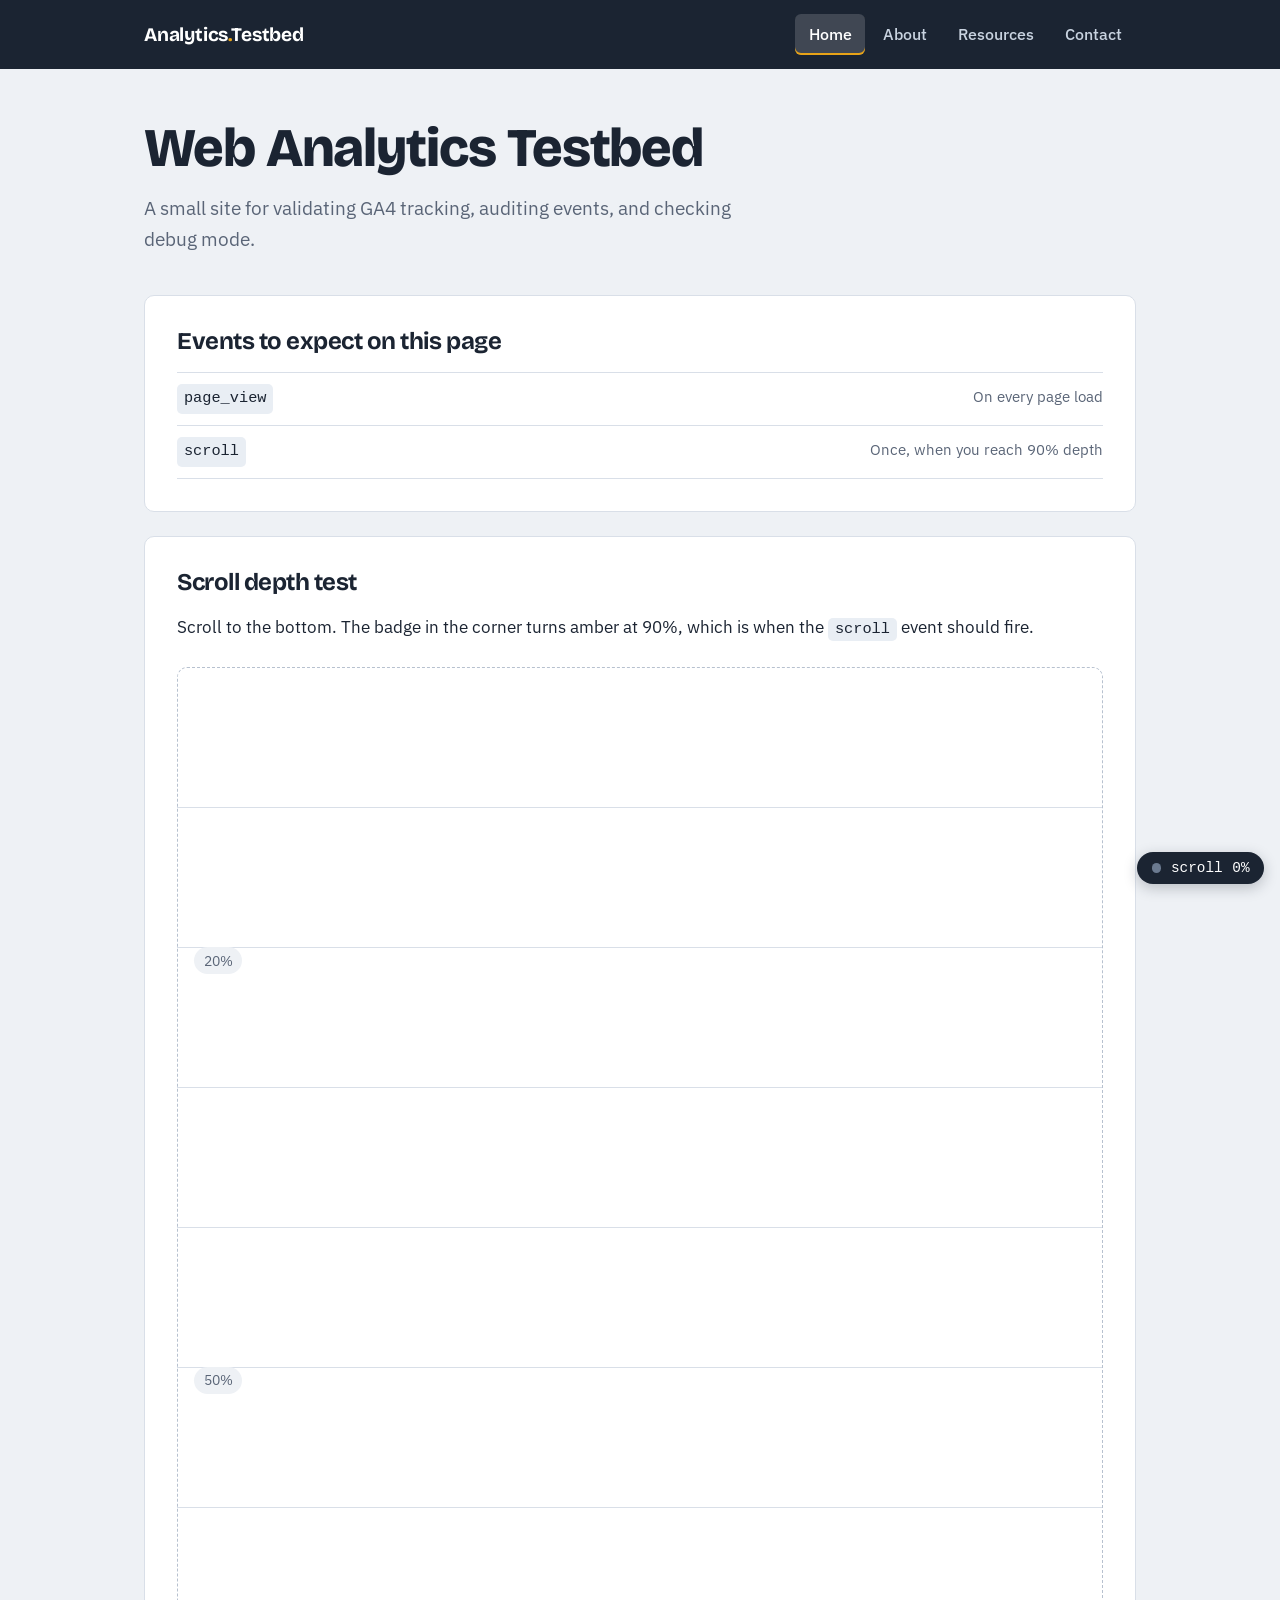
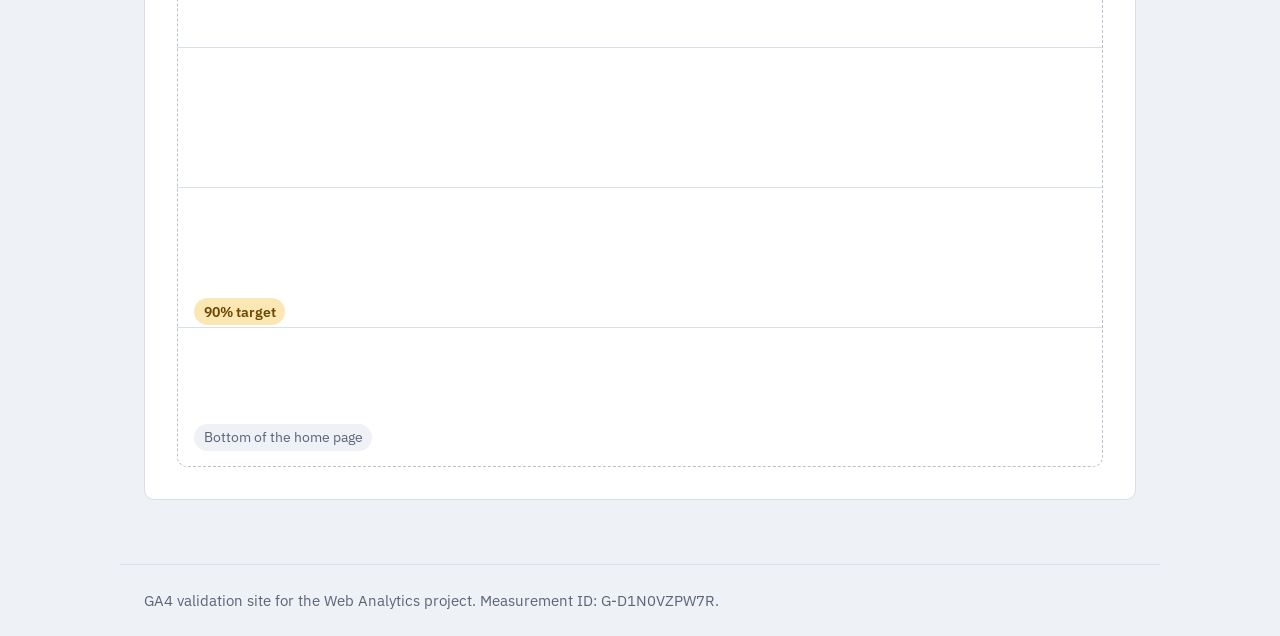
==== ga4-test-site/index.html @ acc935df "Add files via upload" ====
<!DOCTYPE html>
<html lang="en">

<head>
    <meta charset="UTF-8">
    <meta name="viewport" content="width=device-width, initial-scale=1.0">
    <title>Home | GA4 Test Site</title>

    <!-- Google tag (gtag.js) -->
    <script async src="https://www.googletagmanager.com/gtag/js?id=G-D1N0VZPW7R"></script>
    <script>
        window.dataLayer = window.dataLayer || [];
        function gtag() { dataLayer.push(arguments); }
        gtag('js', new Date());
        gtag('config', 'G-D1N0VZPW7R');
    </script>

    <link rel="preconnect" href="https://fonts.googleapis.com">
    <link rel="preconnect" href="https://fonts.gstatic.com" crossorigin>
    <link
        href="https://fonts.googleapis.com/css2?family=Bricolage+Grotesque:opsz,wght@12..96,700;12..96,800&family=IBM+Plex+Sans:wght@400;500;600&display=swap"
        rel="stylesheet">
    <link rel="stylesheet" href="style.css">
</head>

<body>
    <a class="skip-link" href="#main">Skip to content</a>
    <div class="progress" aria-hidden="true"></div>

    <header class="site-header">
        <div class="bar">
            <a class="brand" href="index.html">Analytics<span>.</span>Testbed</a>
            <nav aria-label="Main">
                <ul>
                    <li><a href="index.html" aria-current="page">Home</a></li>
                    <li><a href="about.html">About</a></li>
                    <li><a href="resources.html">Resources</a></li>
                    <li><a href="contact.html">Contact</a></li>
                </ul>
            </nav>
        </div>
    </header>

    <main id="main">
        <section class="hero">
            <h1>Web Analytics Testbed</h1>
            <p class="lead">A small site for validating GA4 tracking, auditing events, and checking debug mode.</p>
        </section>

        <section class="panel">
            <h2>Events to expect on this page</h2>
            <ul class="events">
                <li><code>page_view</code><span>On every page load</span></li>
                <li><code>scroll</code><span>Once, when you reach 90% depth</span></li>
            </ul>
        </section>

        <section class="panel">
            <h2>Scroll depth test</h2>
            <p>Scroll to the bottom. The badge in the corner turns amber at 90%, which is when the <code>scroll</code>
                event should fire.</p>
            <div class="scroll-zone">
                <span class="mark" style="top: 20%">20%</span>
                <span class="mark" style="top: 50%">50%</span>
                <span class="mark target" style="top: 88%">90% target</span>
                <span class="mark" style="top: 97%">Bottom of the home page</span>
            </div>
        </section>
    </main>

    <footer class="site-footer">GA4 validation site for the Web Analytics project. Measurement ID: G-D1N0VZPW7R.
    </footer>

    <div class="scroll-meter" aria-hidden="true"><span class="dot"></span>scroll <output>0%</output></div>
    <script src="script.js"></script>
</body>

</html>
---- ga4-test-site/style.css ----
:root {
    --canvas: #eef1f5;
    --surface: #ffffff;
    --ink: #1b2432;
    --muted: #5a6577;
    --line: #d9dfe8;
    --brand: #0b6e8a;
    --brand-dark: #085469;
    --signal: #e8a317;
    --ok: #1f7a4d;
    --radius: 10px;
    --font-head: "Bricolage Grotesque", "Segoe UI", system-ui, sans-serif;
    --font-body: "IBM Plex Sans", "Segoe UI", system-ui, sans-serif;
}

*,
*::before,
*::after {
    box-sizing: border-box;
}

html {
    scroll-behavior: smooth;
}

body {
    margin: 0;
    font-family: var(--font-body);
    font-size: 1.0625rem;
    line-height: 1.65;
    color: var(--ink);
    background: var(--canvas);
}

a {
    color: var(--brand);
}

:focus-visible {
    outline: 3px solid var(--signal);
    outline-offset: 2px;
}

.skip-link {
    position: absolute;
    left: 1rem;
    top: -4rem;
    background: var(--ink);
    color: #fff;
    padding: .6rem 1rem;
    border-radius: 6px;
    z-index: 100;
}

.skip-link:focus {
    top: 1rem;
}

/* Header and navigation */
.site-header {
    background: var(--ink);
}

.site-header .bar {
    max-width: 1040px;
    margin: 0 auto;
    padding: .9rem 1.5rem;
    display: flex;
    flex-wrap: wrap;
    align-items: center;
    justify-content: space-between;
    gap: .75rem 2rem;
}

.brand {
    font-family: var(--font-head);
    font-weight: 700;
    font-size: 1.2rem;
    color: #fff;
    text-decoration: none;
    letter-spacing: -.01em;
}

.brand span {
    color: var(--signal);
}

nav ul {
    list-style: none;
    margin: 0;
    padding: 0;
    display: flex;
    flex-wrap: wrap;
    gap: .25rem;
}

nav a {
    display: block;
    padding: .45rem .85rem;
    border-radius: 6px;
    color: #c9d3e0;
    text-decoration: none;
    font-weight: 500;
    font-size: .98rem;
    transition: background .15s, color .15s;
}

nav a:hover {
    color: #fff;
    background: rgba(255, 255, 255, .1);
}

nav a[aria-current="page"] {
    color: #fff;
    background: rgba(255, 255, 255, .16);
    box-shadow: inset 0 -2px 0 var(--signal);
}

/* Layout */
main {
    max-width: 1040px;
    margin: 0 auto;
    padding: 3rem 1.5rem 4rem;
}

.hero {
    max-width: 46rem;
    margin-bottom: 2.5rem;
}

h1,
h2,
h3 {
    font-family: var(--font-head);
    line-height: 1.15;
    letter-spacing: -.02em;
    margin: 0 0 .75rem;
}

h1 {
    font-size: clamp(2.1rem, 5vw, 3.4rem);
    font-weight: 800;
}

h2 {
    font-size: 1.5rem;
    font-weight: 700;
}

h3 {
    font-size: 1.15rem;
    font-weight: 700;
}

.lead {
    font-size: 1.2rem;
    color: var(--muted);
    max-width: 40rem;
    margin: 0;
}

.panel {
    background: var(--surface);
    border: 1px solid var(--line);
    border-radius: var(--radius);
    padding: clamp(1.25rem, 3vw, 2rem);
}

.panel+.panel {
    margin-top: 1.5rem;
}

.panel p:last-child {
    margin-bottom: 0;
}

.grid {
    display: grid;
    gap: 1.5rem;
    grid-template-columns: repeat(auto-fit, minmax(280px, 1fr));
}

.grid .panel+.panel {
    margin-top: 0;
}

/* Expected events list */
.events {
    list-style: none;
    margin: 1rem 0 0;
    padding: 0;
    border-top: 1px solid var(--line);
}

.events li {
    display: flex;
    gap: 1rem;
    justify-content: space-between;
    align-items: baseline;
    padding: .7rem 0;
    border-bottom: 1px solid var(--line);
}

.events code,
code {
    font-family: ui-monospace, "SFMono-Regular", Consolas, monospace;
    font-size: .9em;
    background: #e9eef4;
    padding: .15em .45em;
    border-radius: 5px;
}

.events span {
    color: var(--muted);
    font-size: .95rem;
    text-align: right;
}

/* Scroll test zone */
.scroll-zone {
    position: relative;
    height: 1400px;
    margin-top: 1.5rem;
    background: repeating-linear-gradient(to bottom, transparent 0, transparent 139px, var(--line) 139px, var(--line) 140px);
    border: 1px dashed #b7c1cf;
    border-radius: var(--radius);
}

.scroll-zone .mark {
    position: absolute;
    left: 1rem;
    font-size: .9rem;
    color: var(--muted);
    background: var(--canvas);
    padding: .1rem .6rem;
    border-radius: 99px;
}

.scroll-zone .mark.target {
    color: #6b4700;
    background: #fbe7b3;
    font-weight: 600;
}

/* Buttons */
.btn {
    display: inline-block;
    padding: .75rem 1.4rem;
    border: 0;
    border-radius: 8px;
    background: var(--brand);
    color: #fff;
    font: 600 1rem var(--font-body);
    text-decoration: none;
    cursor: pointer;
    transition: background .15s;
}

.btn:hover {
    background: var(--brand-dark);
}

.btn-outline {
    background: transparent;
    color: var(--brand);
    box-shadow: inset 0 0 0 2px var(--brand);
}

.btn-outline:hover {
    background: var(--brand);
    color: #fff;
}

/* Form */
.form {
    max-width: 34rem;
}

.field {
    margin-bottom: 1.1rem;
}

.field label {
    display: block;
    font-weight: 600;
    margin-bottom: .35rem;
}

.field input,
.field textarea {
    width: 100%;
    padding: .7rem .85rem;
    font: inherit;
    color: var(--ink);
    background: #fff;
    border: 1px solid #aab5c4;
    border-radius: 8px;
}

.field input:focus,
.field textarea:focus {
    outline: 3px solid rgba(11, 110, 138, .3);
    border-color: var(--brand);
}

.form-status {
    margin-top: 1rem;
    padding: .8rem 1rem;
    border-radius: 8px;
    background: #e3f4ea;
    color: var(--ok);
    font-weight: 600;
}

.form-status[hidden] {
    display: none;
}

/* Footer */
.site-footer {
    max-width: 1040px;
    margin: 0 auto;
    padding: 1.5rem;
    color: var(--muted);
    font-size: .92rem;
    border-top: 1px solid var(--line);
}

/* Scroll progress readout */
.scroll-meter {
    position: fixed;
    right: 1rem;
    bottom: 1rem;
    z-index: 50;
    display: flex;
    align-items: center;
    gap: .6rem;
    background: var(--ink);
    color: #fff;
    padding: .5rem .9rem;
    border-radius: 99px;
    font: 500 .9rem ui-monospace, Consolas, monospace;
    box-shadow: 0 4px 14px rgba(27, 36, 50, .25);
}

.scroll-meter .dot {
    width: .6rem;
    height: .6rem;
    border-radius: 50%;
    background: #6b7a90;
}

.scroll-meter.reached .dot {
    background: var(--signal);
}

.progress {
    position: fixed;
    top: 0;
    left: 0;
    height: 4px;
    width: 0;
    background: var(--signal);
    z-index: 60;
}

@media (max-width: 560px) {
    body {
        font-size: 1rem;
    }

    main {
        padding-top: 2rem;
    }

    .events li {
        flex-direction: column;
        gap: .2rem;
    }

    .events span {
        text-align: left;
    }
}

@media (prefers-reduced-motion: reduce) {
    html {
        scroll-behavior: auto;
    }

    * {
        transition: none !important;
    }
}
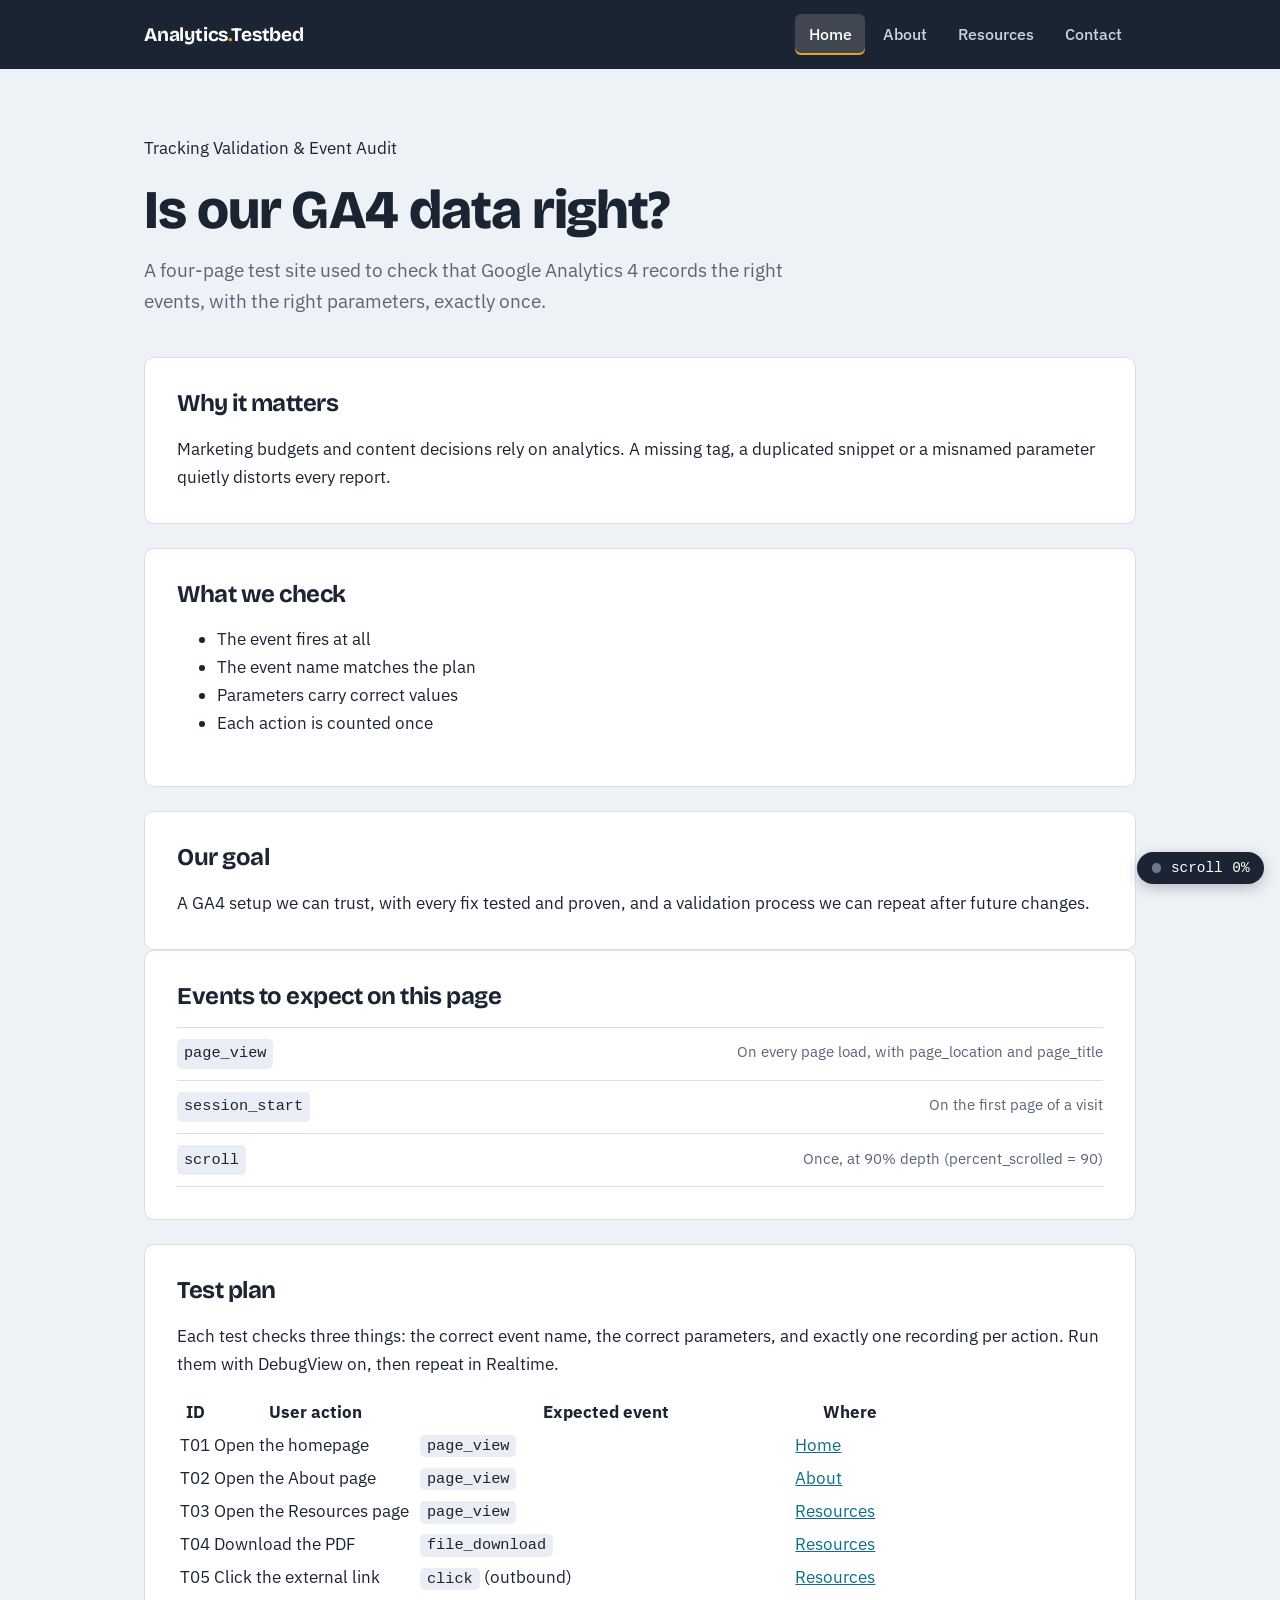
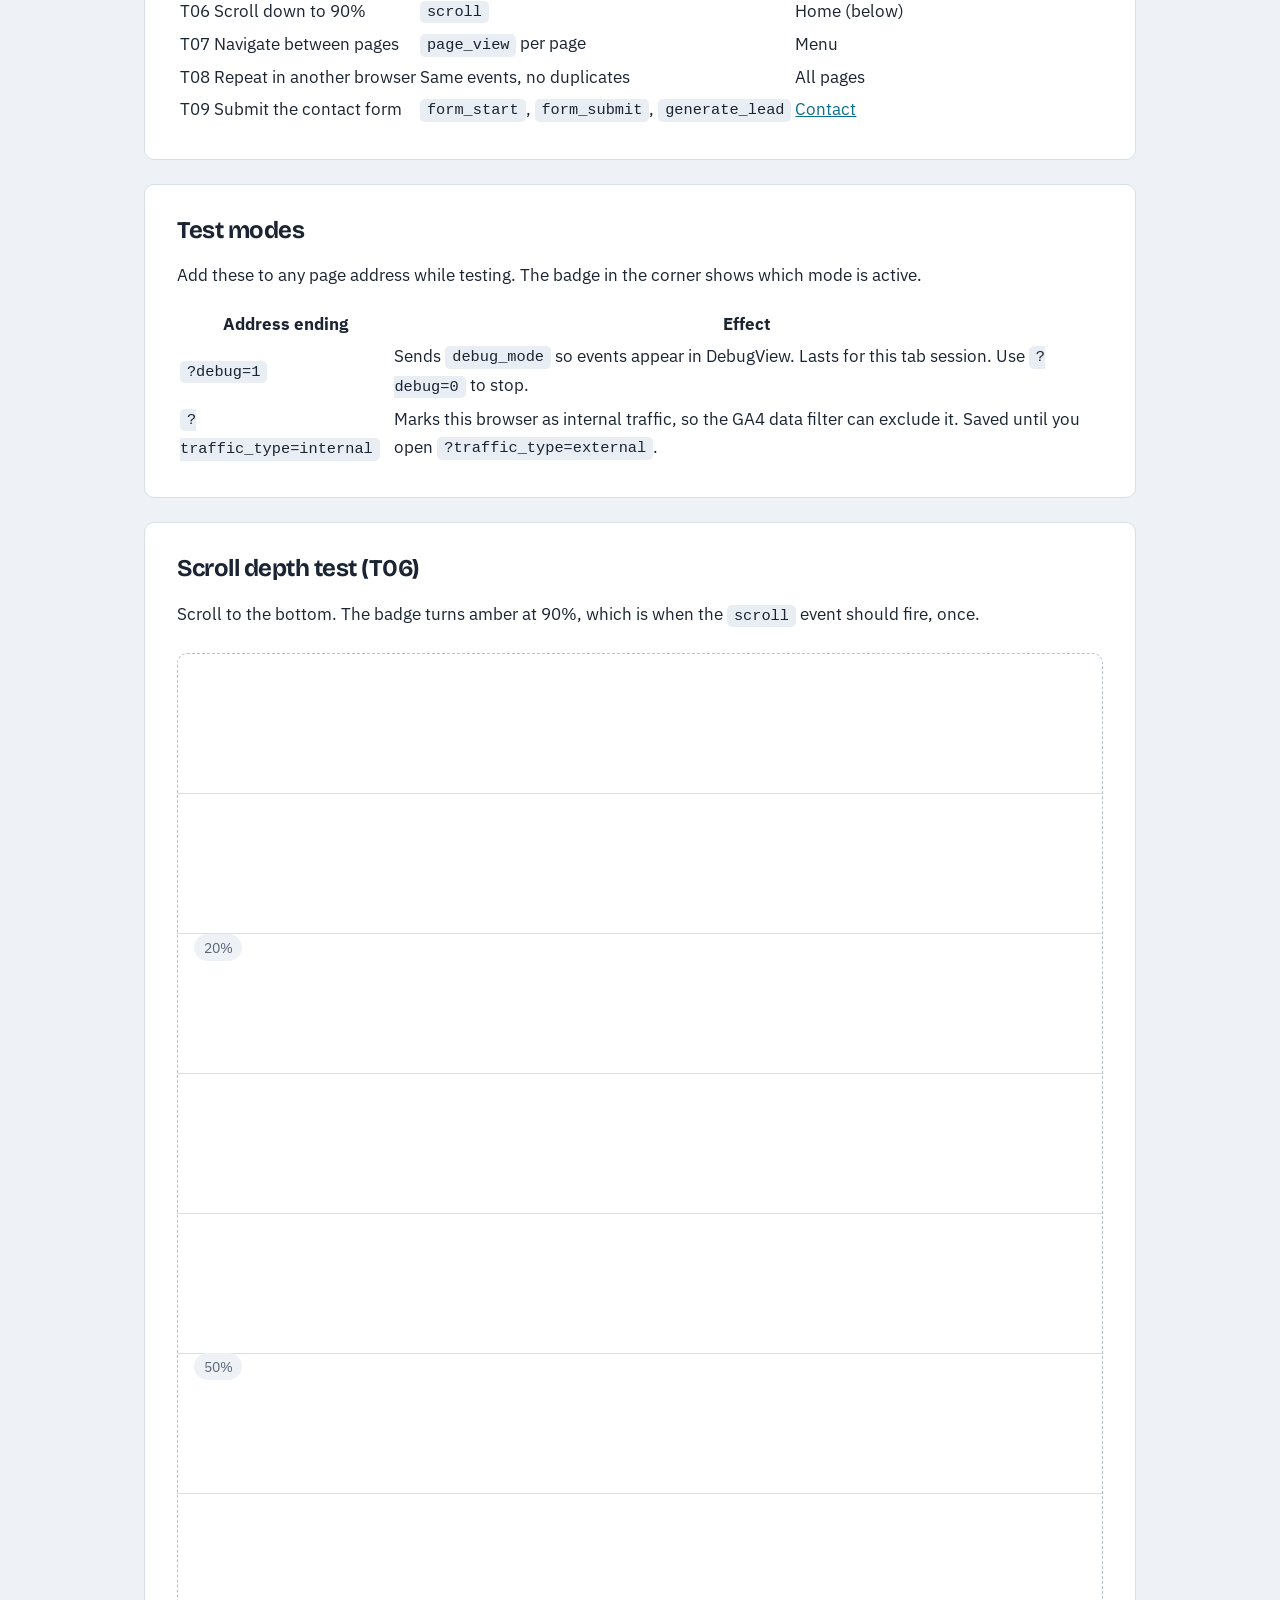
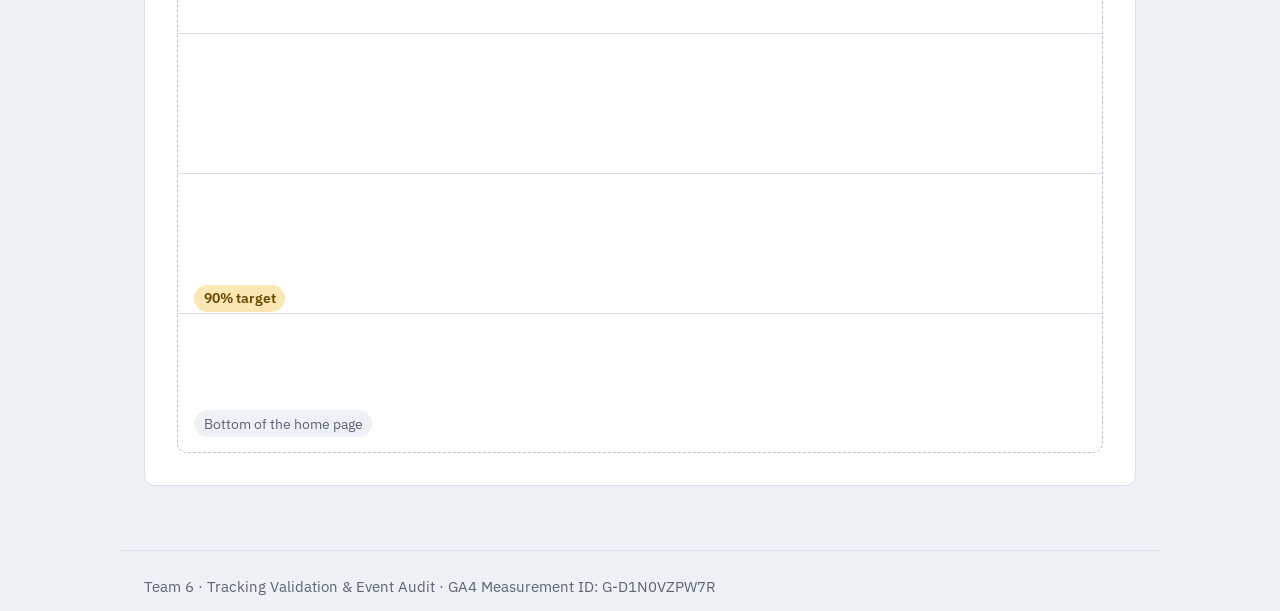
==== commit 500cc720: "Update index.html" ====
--- a/ga4-test-site/index.html
+++ b/ga4-test-site/index.html
@@ -6,13 +6,31 @@
     <meta name="viewport" content="width=device-width, initial-scale=1.0">
     <title>Home | GA4 Test Site</title>
 
-    <!-- Google tag (gtag.js) -->
+    <!-- Google tag (gtag.js) - installed once per page -->
     <script async src="https://www.googletagmanager.com/gtag/js?id=G-D1N0VZPW7R"></script>
     <script>
         window.dataLayer = window.dataLayer || [];
         function gtag() { dataLayer.push(arguments); }
         gtag('js', new Date());
-        gtag('config', 'G-D1N0VZPW7R');
+
+        // Test modes (for the audit only):
+        //   ?traffic_type=internal  marks this browser as internal traffic (saved); ?traffic_type=external clears it
+        //   ?debug=1  turns on debug_mode for DebugView (this tab session); ?debug=0 turns it off
+        var gaConfig = {};
+        window.__gaMode = { internal: false, debug: false };
+        try {
+            var q = new URLSearchParams(location.search);
+            if (q.get('traffic_type') === 'internal') localStorage.setItem('ga_internal', '1');
+            if (q.get('traffic_type') === 'external') localStorage.removeItem('ga_internal');
+            if (q.get('debug') === '1') sessionStorage.setItem('ga_debug', '1');
+            if (q.get('debug') === '0') sessionStorage.removeItem('ga_debug');
+            window.__gaMode.internal = localStorage.getItem('ga_internal') === '1';
+            window.__gaMode.debug = sessionStorage.getItem('ga_debug') === '1';
+        } catch (e) { }
+        if (window.__gaMode.internal) gaConfig.traffic_type = 'internal';
+        if (window.__gaMode.debug) gaConfig.debug_mode = true;
+
+        gtag('config', 'G-D1N0VZPW7R', gaConfig);
     </script>
 
     <link rel="preconnect" href="https://fonts.googleapis.com">
@@ -43,22 +61,148 @@
 
     <main id="main">
         <section class="hero">
-            <h1>Web Analytics Testbed</h1>
-            <p class="lead">A small site for validating GA4 tracking, auditing events, and checking debug mode.</p>
-        </section>
+            <p class="kicker">Tracking Validation &amp; Event Audit</p>
+            <h1>Is our GA4 data right?</h1>
+            <p class="lead">A four-page test site used to check that Google Analytics 4 records the right events, with
+                the right parameters, exactly once.</p>
+        </section>
+
+        <div class="cards">
+            <section class="panel">
+                <h2>Why it matters</h2>
+                <p>Marketing budgets and content decisions rely on analytics. A missing tag, a duplicated snippet or a
+                    misnamed parameter quietly distorts every report.</p>
+            </section>
+            <section class="panel">
+                <h2>What we check</h2>
+                <ul class="checks">
+                    <li>The event fires at all</li>
+                    <li>The event name matches the plan</li>
+                    <li>Parameters carry correct values</li>
+                    <li>Each action is counted once</li>
+                </ul>
+            </section>
+            <section class="panel">
+                <h2>Our goal</h2>
+                <p>A GA4 setup we can trust, with every fix tested and proven, and a validation process we can repeat
+                    after future changes.</p>
+            </section>
+        </div>
 
         <section class="panel">
             <h2>Events to expect on this page</h2>
             <ul class="events">
-                <li><code>page_view</code><span>On every page load</span></li>
-                <li><code>scroll</code><span>Once, when you reach 90% depth</span></li>
+                <li><code>page_view</code><span>On every page load, with page_location and page_title</span></li>
+                <li><code>session_start</code><span>On the first page of a visit</span></li>
+                <li><code>scroll</code><span>Once, at 90% depth (percent_scrolled = 90)</span></li>
             </ul>
         </section>
 
         <section class="panel">
-            <h2>Scroll depth test</h2>
-            <p>Scroll to the bottom. The badge in the corner turns amber at 90%, which is when the <code>scroll</code>
-                event should fire.</p>
+            <h2>Test plan</h2>
+            <p>Each test checks three things: the correct event name, the correct parameters, and exactly one recording
+                per action. Run them with DebugView on, then repeat in Realtime.</p>
+            <div class="table-wrap">
+                <table>
+                    <thead>
+                        <tr>
+                            <th>ID</th>
+                            <th>User action</th>
+                            <th>Expected event</th>
+                            <th>Where</th>
+                        </tr>
+                    </thead>
+                    <tbody>
+                        <tr>
+                            <td>T01</td>
+                            <td>Open the homepage</td>
+                            <td><code>page_view</code></td>
+                            <td><a href="index.html">Home</a></td>
+                        </tr>
+                        <tr>
+                            <td>T02</td>
+                            <td>Open the About page</td>
+                            <td><code>page_view</code></td>
+                            <td><a href="about.html">About</a></td>
+                        </tr>
+                        <tr>
+                            <td>T03</td>
+                            <td>Open the Resources page</td>
+                            <td><code>page_view</code></td>
+                            <td><a href="resources.html">Resources</a></td>
+                        </tr>
+                        <tr>
+                            <td>T04</td>
+                            <td>Download the PDF</td>
+                            <td><code>file_download</code></td>
+                            <td><a href="resources.html">Resources</a></td>
+                        </tr>
+                        <tr>
+                            <td>T05</td>
+                            <td>Click the external link</td>
+                            <td><code>click</code> (outbound)</td>
+                            <td><a href="resources.html">Resources</a></td>
+                        </tr>
+                        <tr>
+                            <td>T06</td>
+                            <td>Scroll down to 90%</td>
+                            <td><code>scroll</code></td>
+                            <td>Home (below)</td>
+                        </tr>
+                        <tr>
+                            <td>T07</td>
+                            <td>Navigate between pages</td>
+                            <td><code>page_view</code> per page</td>
+                            <td>Menu</td>
+                        </tr>
+                        <tr>
+                            <td>T08</td>
+                            <td>Repeat in another browser</td>
+                            <td>Same events, no duplicates</td>
+                            <td>All pages</td>
+                        </tr>
+                        <tr>
+                            <td>T09</td>
+                            <td>Submit the contact form</td>
+                            <td><code>form_start</code>, <code>form_submit</code>, <code>generate_lead</code></td>
+                            <td><a href="contact.html">Contact</a></td>
+                        </tr>
+                    </tbody>
+                </table>
+            </div>
+        </section>
+
+        <section class="panel">
+            <h2>Test modes</h2>
+            <p>Add these to any page address while testing. The badge in the corner shows which mode is active.</p>
+            <div class="table-wrap">
+                <table>
+                    <thead>
+                        <tr>
+                            <th>Address ending</th>
+                            <th>Effect</th>
+                        </tr>
+                    </thead>
+                    <tbody>
+                        <tr>
+                            <td><code>?debug=1</code></td>
+                            <td>Sends <code>debug_mode</code> so events appear in DebugView. Lasts for this tab session.
+                                Use <code>?debug=0</code> to stop.</td>
+                        </tr>
+                        <tr>
+                            <td><code>?traffic_type=internal</code></td>
+                            <td>Marks this browser as internal traffic, so the GA4 data filter can exclude it. Saved
+                                until you open <code>?traffic_type=external</code>.</td>
+                        </tr>
+                    </tbody>
+                </table>
+            </div>
+        </section>
+
+        <section class="panel">
+            <h2>Scroll depth test (T06)</h2>
+            <p>Scroll to the bottom. The badge turns amber at 90%, which is when the <code>scroll</code> event should
+                fire, once.</p>
             <div class="scroll-zone">
                 <span class="mark" style="top: 20%">20%</span>
                 <span class="mark" style="top: 50%">50%</span>
@@ -68,11 +212,11 @@
         </section>
     </main>
 
-    <footer class="site-footer">GA4 validation site for the Web Analytics project. Measurement ID: G-D1N0VZPW7R.
-    </footer>
+    <footer class="site-footer">Team 6 &middot; Tracking Validation &amp; Event Audit &middot; GA4 Measurement ID:
+        G-D1N0VZPW7R</footer>
 
     <div class="scroll-meter" aria-hidden="true"><span class="dot"></span>scroll <output>0%</output></div>
     <script src="script.js"></script>
 </body>
 
-</html>+</html>
